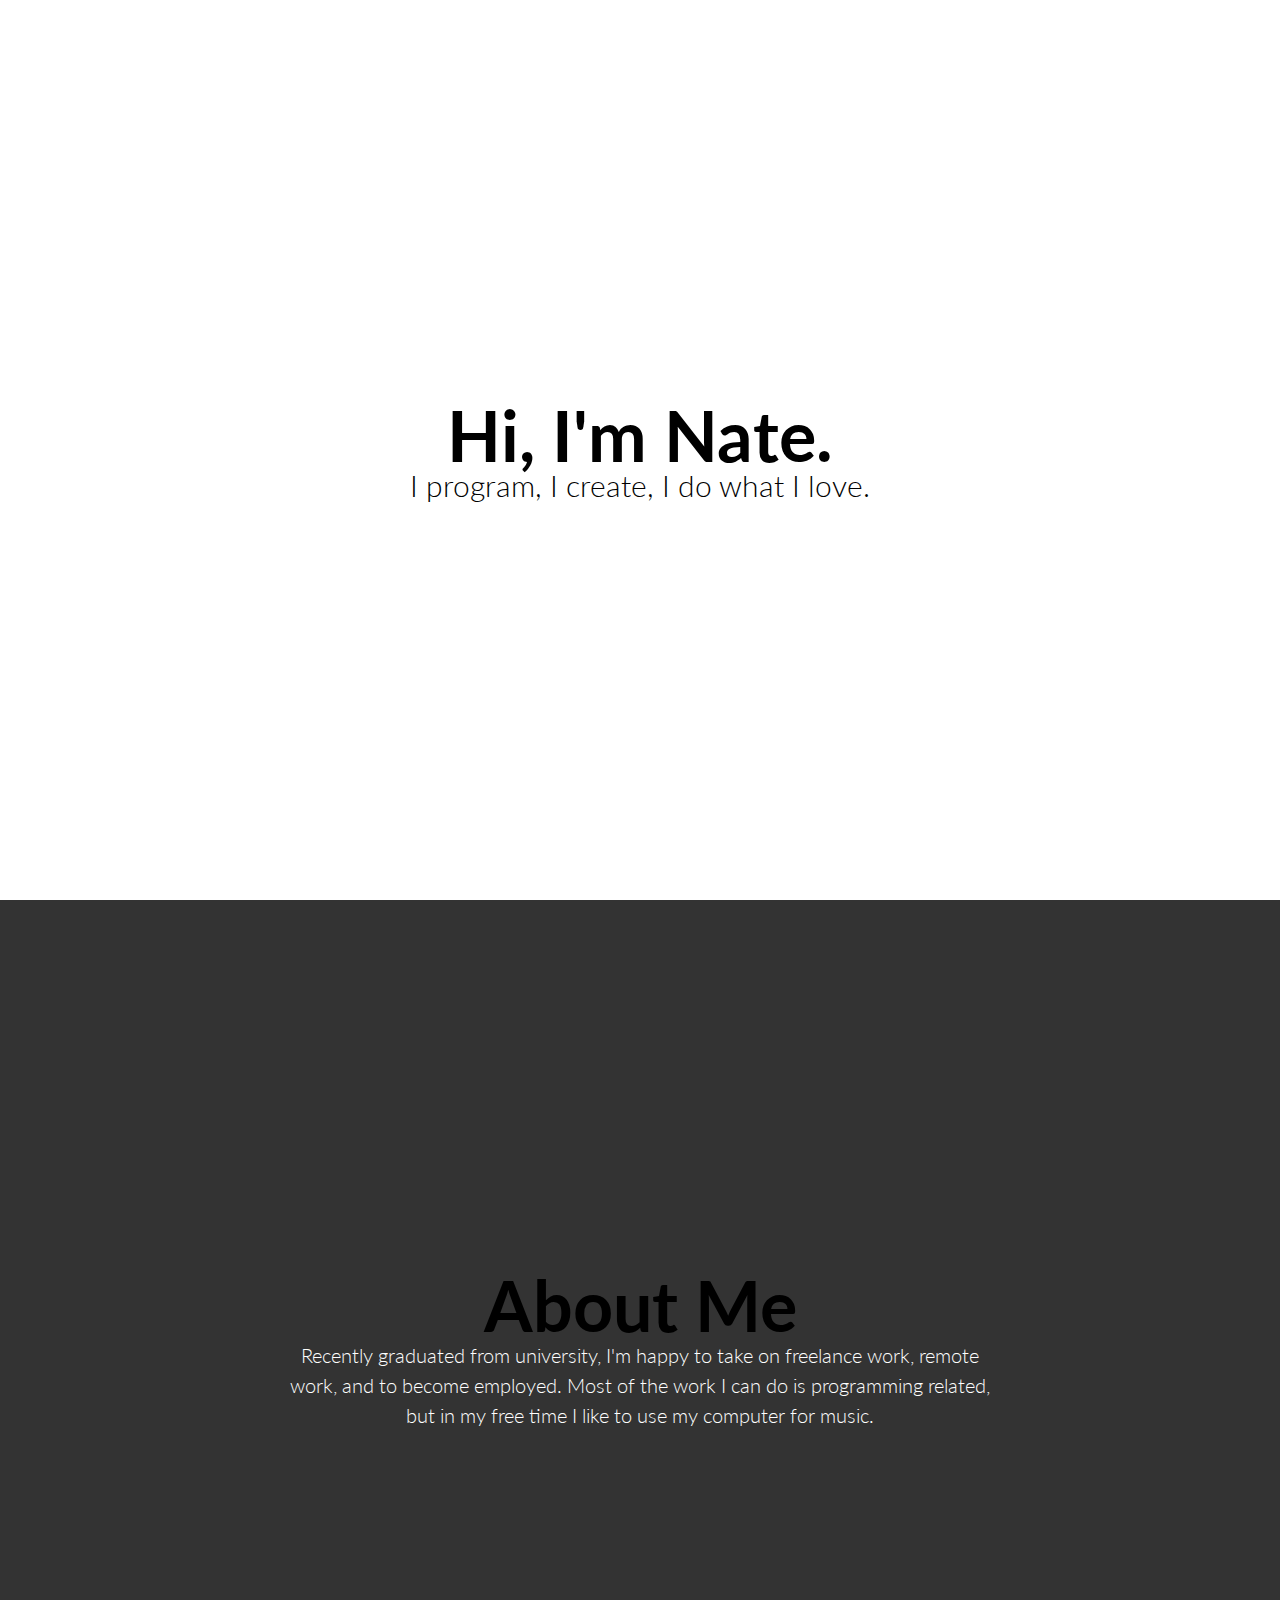
==== index.html @ 5b52c162 "reintroduced copyright notice, added paragraph endings." ====
<!DOCTYPE html>
<html>
<head>
<title>Nate Glazier</title>
<link href="https://fonts.googleapis.com/css?family=Lato:100,100i,300,300i,400,400i,700,700i,900,900i" rel="stylesheet">
<link rel="stylesheet" type="text/css" href="master.css" media="screen" />
</head>

<body>

<section class="hero has-text-centered">

  <div class="hero-body">
    <div class="container">
      <div class="columns is-centered">
        <div class="column">
          <h1 class="title">Hi, I'm Nate.</h1>
          <h2 class="subtitle">I program, I create, I do what I love.</h2>
        </div>
      </div>
    </div>
  </div>

</section>

<section class="about">
  <div class="container">
    <div class="columns is-centred">
      <div class="column">
        <h2 class="title">About Me</h2>
        <p>Recently graduated from university, I'm happy to take on freelance work, remote work, and to become employed. Most of the work I can do is programming related, but in my free time I like to use my computer for music.</p>
      </div>
    </div>
  </div>

</section>

<!--

<div class="section-1">
  <div id="header" class-"flex">
    <div class="text">
      <h1>Hello, My name is Nate.</h1>
      <p> I'm a newly graduated developer ready to work on any project. </p>
    </div>
    <div class="button page-link"> Learn More </div>
  </div>
</div>
<div class="section-2">
  <h1 class="header"> Who am I? </h1>
  <p class="text-left"> If you're looking for a small freelance project, I can take those on. </p>
  <p class="text-right"> If you want someone to join your company, I'm up for that life, too. </p>
</div>
<div class="section-5">
  <h1 class="header"> About Nate Glazier </h1>

</div>

<div class="section-3">
  <h1>Contact Me</h1>
  <p>Contact filler</p>
</div>
-->
<div class="section-4">
  <p>&#169; Nate Glazier 2018</p>
</div>

</body>

</html>
---- master.css ----
/* http://meyerweb.com/eric/tools/css/reset/
   v2.0 | 20110126
   License: none (public domain)
*/
html, body, div, span, applet, object, iframe,
h1, h2, h3, h4, h5, h6, p, blockquote, pre,
a, abbr, acronym, address, big, cite, code,
del, dfn, em, img, ins, kbd, q, s, samp,
small, strike, strong, sub, sup, tt, var,
b, u, i, center,
dl, dt, dd, ol, ul, li,
fieldset, form, label, legend,
table, caption, tbody, tfoot, thead, tr, th, td,
article, aside, canvas, details, embed,
figure, figcaption, footer, header, hgroup,
menu, nav, output, ruby, section, summary,
time, mark, audio, video {
  margin: 0;
  padding: 0;
  border: 0;
  font: inherit;
  font-size: 10px;
  font-family: "Lato", Helvetica, Arial, sans;
  vertical-align: baseline;
}

/* HTML5 display-role reset for older browsers */
article, aside, details, figcaption, figure,
footer, header, hgroup, menu, nav, section {
  display: block;
}

body {
  line-height: 1;
}

ol, ul {
  list-style: none;
}

blockquote, q {
  quotes: none;
}

blockquote:before, blockquote:after,
q:before, q:after {
  content: "";
  content: none;
}

table {
  border-collapse: collapse;
  border-spacing: 0;
}

.hero {
  align-items: space-around;
  display: flex;
  flex-direction: column;
  justify-content: space-around;
}

* {
  font-family: "Lato", Helvetica, Arial, sans;
  box-sizing: border-box;
}

html {
  text-rendering: optimizeLegibility;
}

body {
  text-align: center !important;
}

.column {
  display: block;
  flex-basis: 0;
  flex-grow: 1;
  flex-shrink: 1;
}

.title {
  margin: auto;
  font-size: 7em;
  font-weight: bold;
}

.subtitle {
  font-size: 3em;
  font-weight: 300;
}

.about {
  background-color: #333333;
  display: flex;
  flex-direction: column;
  justify-content: space-around;
}

.columns {
  display: flex;
  justify-content: center;
}

section {
  margin: auto;
  padding: 5em;
  height: 100vh;
}

p {
  margin: auto;
  font-size: 2em;
  font-weight: 300;
  color: white;
  line-height: 1.5;
  width: 60%;
  text-align: center;
}

/*
%section {
    width: 100%;
    height: 100vh;
    color: $text-col-dark;
    display: flex;

}

.header {
    font-size: 4em;
}

.section-1 {
    @extend %section;

    position: relative;
    background-image:linear-gradient(to bottom right, rgba(0, 47, 75, .7), rgba(220, 66, 37, .7)); /*,url("red-forest.jpg");
    background-color:#33333333;
    text-align:center;

    #header {
        filter: drop-shadow(1px 1px 1px black);
        margin:auto;
        line-height: 5em;
    }

/*    h1, p {
        margin: 20px;
    }

    h1 {
        font-size: $txt-header;
        font-weight: bold;
    }

    p {
        font-size: $txt-subheader;
        font-weight: 300;
    }
}

.section-2 {
    @extend %section;
    background-color: #222222;
    display: flex;
    flex-direction: row;

    p {
        position: relative;
        font-size:2.25em;
        margin: auto;

    }

}

.section-3 {
    @extend %section;
    background-color:grey;
    display:block;
}

.section-4 {
    @extend %section;
}

.section-5 {
    @extend %section;
}

.text-left {
    position: relative;
    display:block;
    margin: auto;
}

.text-right {
    display:block;
    position: relative;
    float: right;
    margin: auto;
}

.button {
    position: relative;
    font-size: 2em;

}

.flex {
    display: flex;
    flex-direction: column;
    justify-content: center;
    align-items: center;

}

*/

/*# sourceMappingURL=master.css.map */
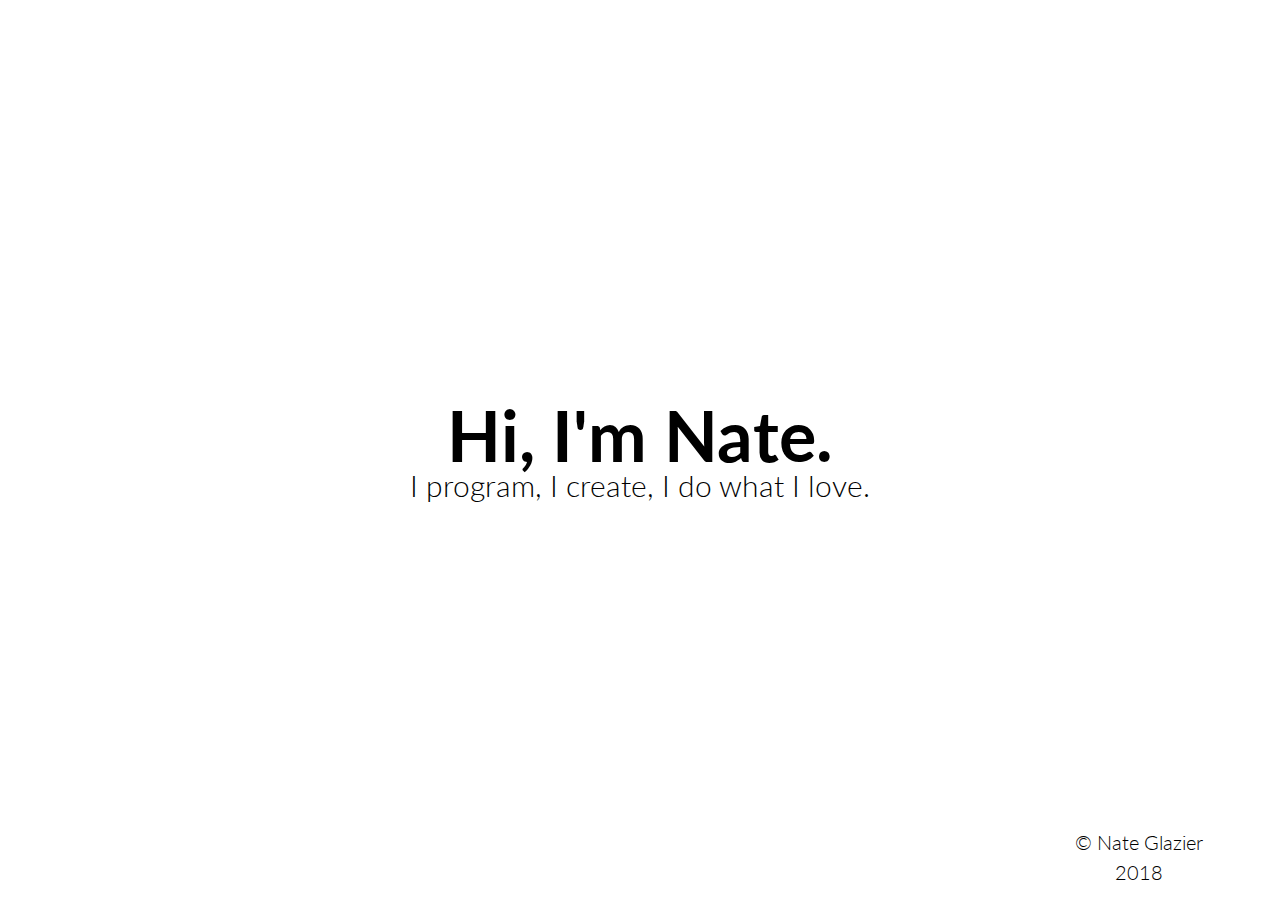
==== commit b9c006a1: "further small style changes. This time placing copyright in main screen." ====
--- a/index.html
+++ b/index.html
@@ -16,6 +16,7 @@
         <div class="column">
           <h1 class="title">Hi, I'm Nate.</h1>
           <h2 class="subtitle">I program, I create, I do what I love.</h2>
+          
         </div>
       </div>
     </div>
@@ -23,7 +24,11 @@
 
 </section>
 
-<section class="about">
+<div class="section-4">
+  <p>&#169; Nate Glazier 2018</p>
+</div>
+
+<section class="about hidden">
   <div class="container">
     <div class="columns is-centred">
       <div class="column">
@@ -61,9 +66,7 @@
   <p>Contact filler</p>
 </div>
 -->
-<div class="section-4">
-  <p>&#169; Nate Glazier 2018</p>
-</div>
+
 
 </body>
 
--- a/master.css
+++ b/master.css
@@ -92,7 +92,6 @@
 }
 
 .about {
-  background-color: #333333;
   display: flex;
   flex-direction: column;
   justify-content: space-around;
@@ -101,6 +100,17 @@
 .columns {
   display: flex;
   justify-content: center;
+}
+
+.hidden {
+  display: none;
+}
+
+.section-4 {
+  position: absolute;
+  right: 1vw;
+  bottom: 1vw;
+  width: 20%;
 }
 
 section {
@@ -113,7 +123,6 @@
   margin: auto;
   font-size: 2em;
   font-weight: 300;
-  color: white;
   line-height: 1.5;
   width: 60%;
   text-align: center;
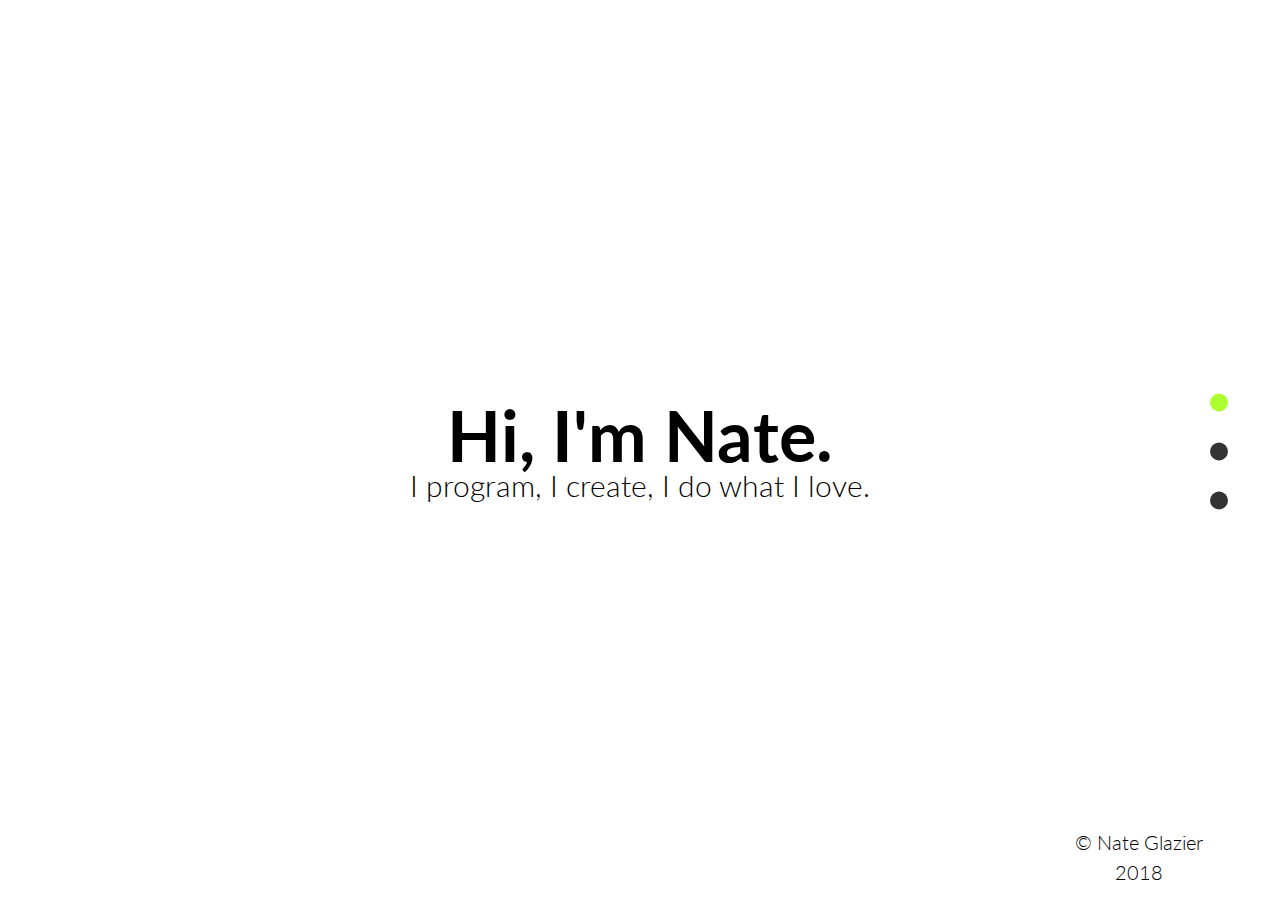
==== commit aa7bbf50: "make the menu look a little prettier." ====
--- a/index.html
+++ b/index.html
@@ -24,6 +24,29 @@
 
 </section>
 
+<nav>
+  <ul>
+    <li>
+      <a class="active" href=".hero" data-number="1">
+        <span class="cd-dot"></span>
+        <span class="cd-label">Home</span>
+      </a>
+    </li>
+    <li>
+      <a href=".about" data-number="2">
+        <span class="cd-dot"></span>
+        <span class="cd-label">About</span>
+      </a>
+    </li>
+    <li>
+      <a href=".contact" data-number="3">
+        <span class="cd-dot"></span>
+        <span class="cd-label">Contact Me</span>
+      </a>
+    </li>
+  </ul>
+</nav>
+
 <div class="section-4">
   <p>&#169; Nate Glazier 2018</p>
 </div>
@@ -39,6 +62,7 @@
   </div>
 
 </section>
+
 
 <!--
 
--- a/master.css
+++ b/master.css
@@ -117,6 +117,62 @@
   margin: auto;
   padding: 5em;
   height: 100vh;
+  z-index: 2;
+}
+
+nav {
+  font-size: 2em;
+  position: fixed;
+  color: #000;
+  z-index: 1;
+  right: 40px;
+  top: 50%;
+  bottom: auto;
+  transform: translateY(-50%);
+}
+nav li {
+  text-align: right;
+  padding: 0.6em;
+}
+nav .active .cd-dot {
+  background-color: greenyellow;
+}
+nav a {
+  display: inline-block;
+}
+nav a span {
+  float: right;
+  display: inline-block;
+  vertical-align: middle;
+  transform: scale(0.6);
+  transition: 0.5s;
+}
+nav a:hover span {
+  transform: scale(1);
+  transition: 0.5s;
+}
+nav a:hover .cd-label {
+  opacity: 0.5;
+  transition: opacity 0.6s linear;
+}
+nav .cd-dot {
+  position: relative;
+  background-color: #333333;
+  top: 5px;
+  height: 3em;
+  width: 3em;
+  transform-origin: 50% 50%;
+  border-radius: 50%;
+}
+nav .cd-label {
+  opacity: 0;
+  font-size: 2em;
+  position: relative;
+  margin-right: 10px;
+  padding: 0.4em 0.5em;
+  vertical-align: middle;
+  color: #333333;
+  transform-origin: 100% 50%;
 }
 
 p {
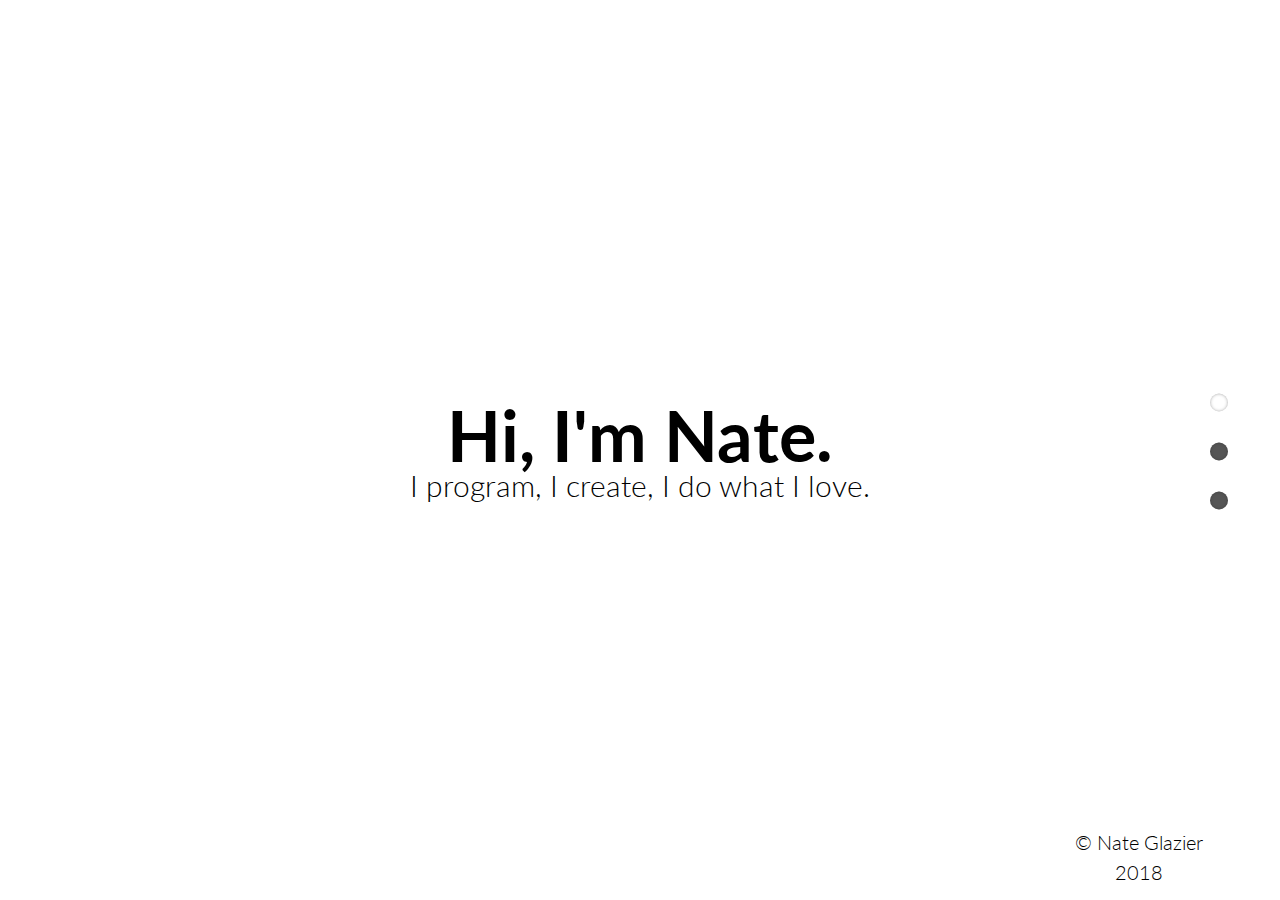
==== commit 1a50bc5e: "slight alterations, nothing worth mentioning." ====
--- a/index.html
+++ b/index.html
@@ -27,19 +27,19 @@
 <nav>
   <ul>
     <li>
-      <a class="active" href=".hero" data-number="1">
+      <a class="active" href="" data-number="1">
         <span class="cd-dot"></span>
         <span class="cd-label">Home</span>
       </a>
     </li>
     <li>
-      <a href=".about" data-number="2">
+      <a href="" data-number="2">
         <span class="cd-dot"></span>
         <span class="cd-label">About</span>
       </a>
     </li>
     <li>
-      <a href=".contact" data-number="3">
+      <a href="" data-number="3">
         <span class="cd-dot"></span>
         <span class="cd-label">Contact Me</span>
       </a>
--- a/master.css
+++ b/master.css
@@ -71,6 +71,7 @@
 
 body {
   text-align: center !important;
+  background-color: #ffffff;
 }
 
 .column {
@@ -135,7 +136,7 @@
   padding: 0.6em;
 }
 nav .active .cd-dot {
-  background-color: greenyellow;
+  background-color: #ffffff;
 }
 nav a {
   display: inline-block;
@@ -157,12 +158,13 @@
 }
 nav .cd-dot {
   position: relative;
-  background-color: #333333;
+  background-color: #555;
   top: 5px;
   height: 3em;
   width: 3em;
   transform-origin: 50% 50%;
   border-radius: 50%;
+  box-shadow: inset 0 0 7px -3px #222;
 }
 nav .cd-label {
   opacity: 0;
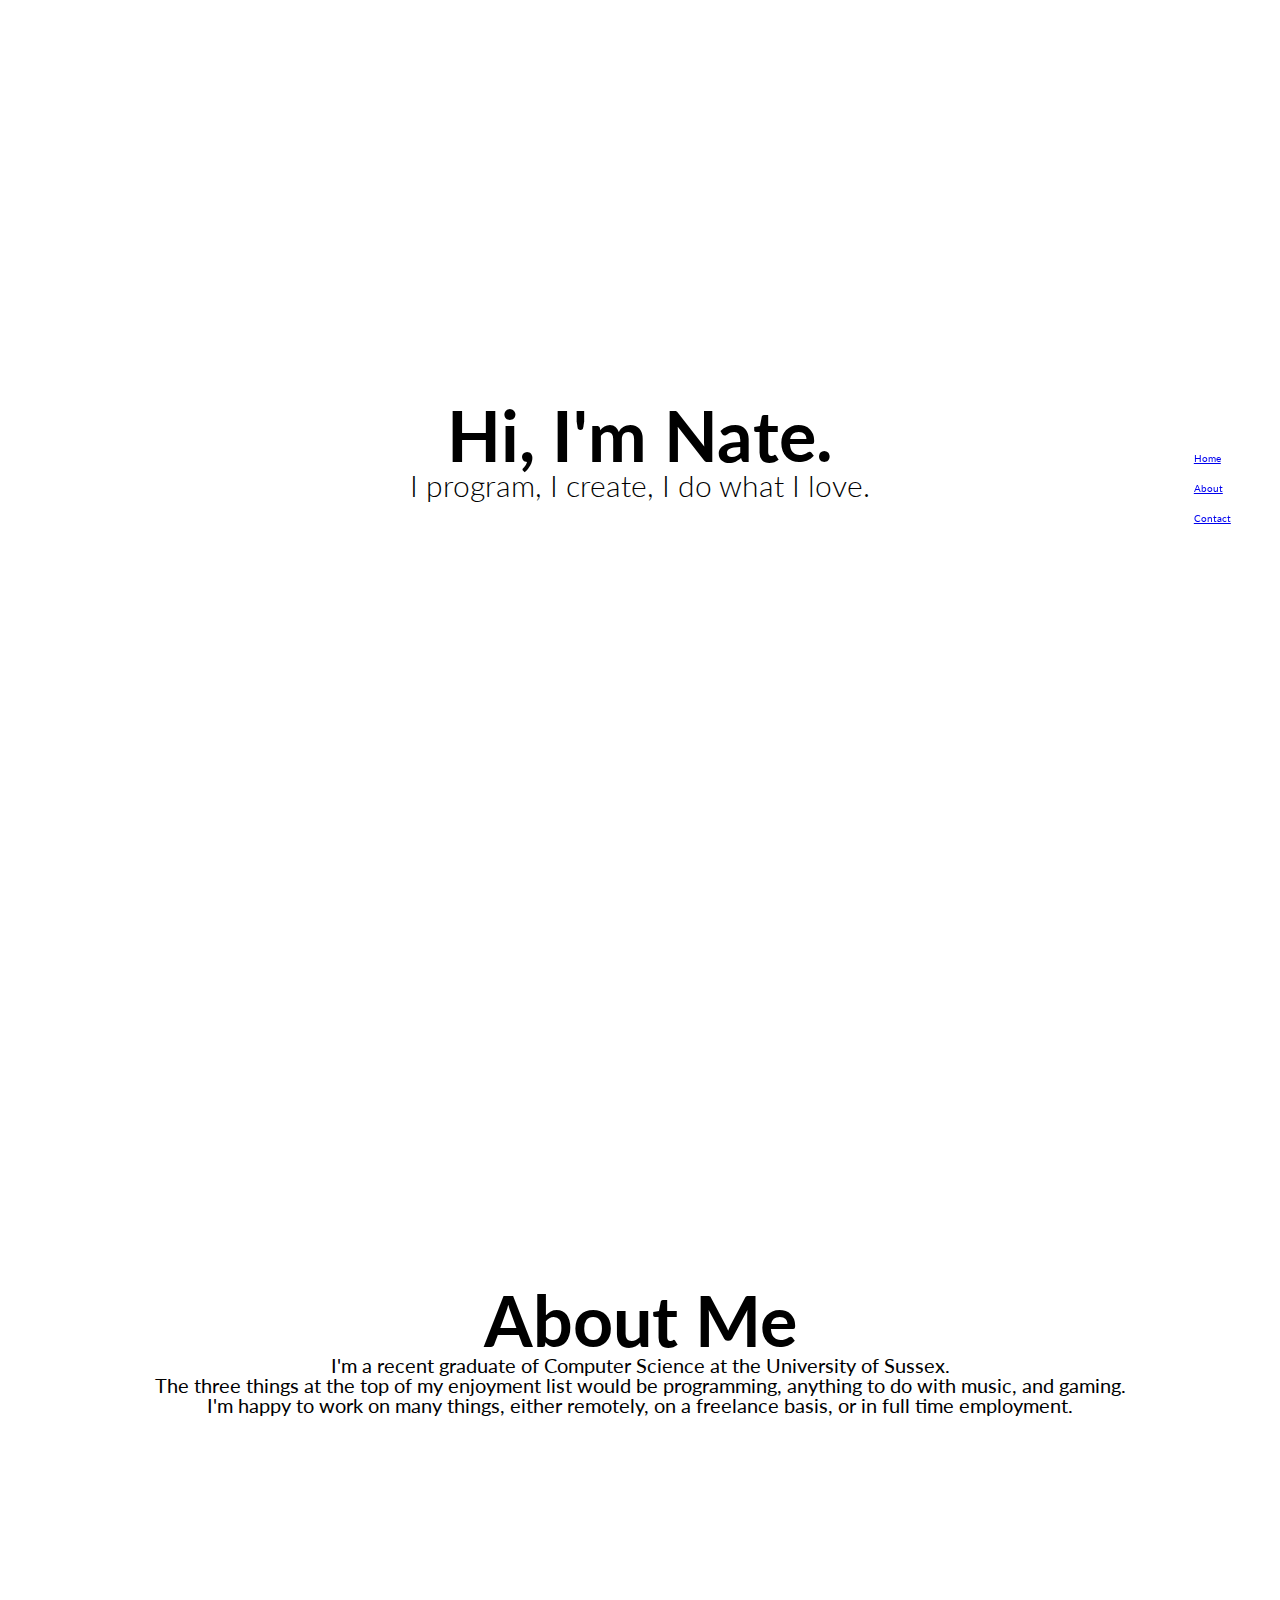
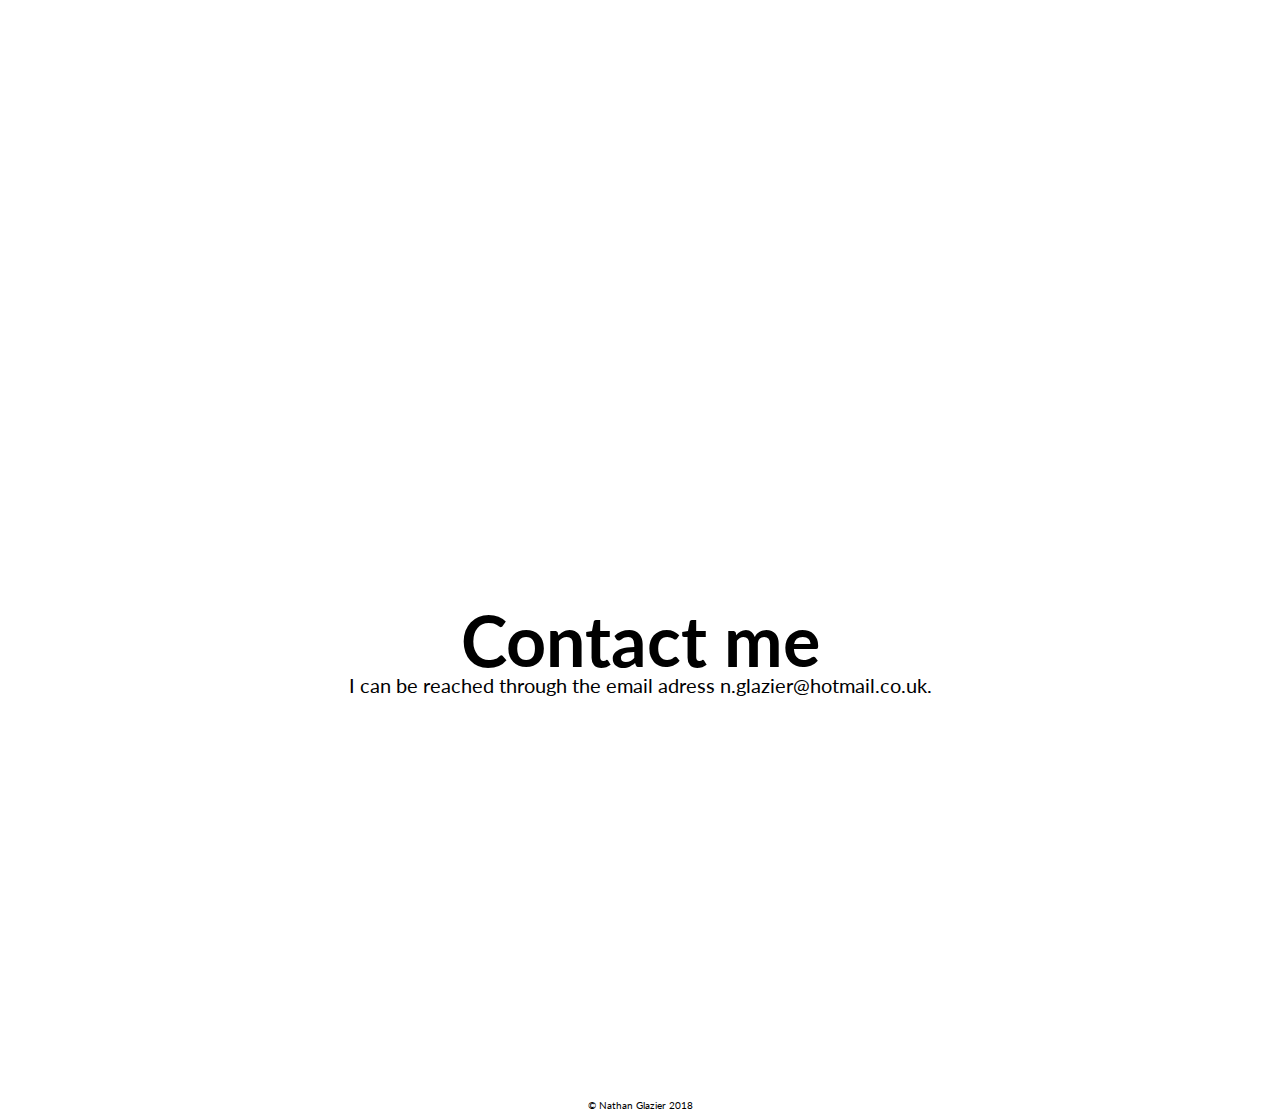
==== commit 26940ef0: "cleanup, some CSS alterations. dot nav temporarily removed until changes sorted." ====
--- a/index.html
+++ b/index.html
@@ -7,91 +7,35 @@
 </head>
 
 <body>
-
-<section class="hero has-text-centered">
-
-  <div class="hero-body">
-    <div class="container">
-      <div class="columns is-centered">
-        <div class="column">
-          <h1 class="title">Hi, I'm Nate.</h1>
-          <h2 class="subtitle">I program, I create, I do what I love.</h2>
-          
-        </div>
-      </div>
-    </div>
-  </div>
-
-</section>
-
+<div class="container">
 <nav>
   <ul>
-    <li>
-      <a class="active" href="" data-number="1">
-        <span class="cd-dot"></span>
-        <span class="cd-label">Home</span>
-      </a>
-    </li>
-    <li>
-      <a href="" data-number="2">
-        <span class="cd-dot"></span>
-        <span class="cd-label">About</span>
-      </a>
-    </li>
-    <li>
-      <a href="" data-number="3">
-        <span class="cd-dot"></span>
-        <span class="cd-label">Contact Me</span>
-      </a>
-    </li>
+    <li><a href="#">Home</a></li>
+    <li><a href="#">About</a></li>
+    <li><a href="#">Contact</a></li>
   </ul>
 </nav>
 
-<div class="section-4">
-  <p>&#169; Nate Glazier 2018</p>
-</div>
+<section>
+    <h1>Hi, I'm Nate.</h1>
+    <h2>I program, I create, I do what I love.</h2>
+  </section>
 
-<section class="about hidden">
-  <div class="container">
-    <div class="columns is-centred">
-      <div class="column">
-        <h2 class="title">About Me</h2>
-        <p>Recently graduated from university, I'm happy to take on freelance work, remote work, and to become employed. Most of the work I can do is programming related, but in my free time I like to use my computer for music.</p>
-      </div>
-    </div>
-  </div>
+<section>
 
+  <h1>About Me</h1>
+  <p>I'm a recent graduate of Computer Science at the University of Sussex.</p>
+  <p>The three things at the top of my enjoyment list would be programming, anything to do with music, and gaming.</p>
+  <p>I'm happy to work on many things, either remotely, on a freelance basis, or in full time employment.</p>
 </section>
 
+<section>
+  <h1>Contact me</h1>
+  <p>I can be reached through the email adress n.glazier@hotmail.co.uk. </p> 
+</section>
 
-<!--
-
-<div class="section-1">
-  <div id="header" class-"flex">
-    <div class="text">
-      <h1>Hello, My name is Nate.</h1>
-      <p> I'm a newly graduated developer ready to work on any project. </p>
-    </div>
-    <div class="button page-link"> Learn More </div>
-  </div>
+&#169; Nathan Glazier 2018
 </div>
-<div class="section-2">
-  <h1 class="header"> Who am I? </h1>
-  <p class="text-left"> If you're looking for a small freelance project, I can take those on. </p>
-  <p class="text-right"> If you want someone to join your company, I'm up for that life, too. </p>
-</div>
-<div class="section-5">
-  <h1 class="header"> About Nate Glazier </h1>
-
-</div>
-
-<div class="section-3">
-  <h1>Contact Me</h1>
-  <p>Contact filler</p>
-</div>
--->
-
-
 </body>
 
 </html>
--- a/master.css
+++ b/master.css
@@ -74,216 +74,46 @@
   background-color: #ffffff;
 }
 
-.column {
-  display: block;
-  flex-basis: 0;
-  flex-grow: 1;
-  flex-shrink: 1;
+section {
+  position: relative;
+  height: 100vh;
+  width: 100vw;
+  display: flex;
+  align-items: center;
+  justify-content: center;
+  flex-direction: column;
 }
-
-.title {
-  margin: auto;
+section h1 {
   font-size: 7em;
   font-weight: bold;
 }
-
-.subtitle {
+section h2 {
   font-size: 3em;
   font-weight: 300;
 }
-
-.about {
-  display: flex;
-  flex-direction: column;
-  justify-content: space-around;
-}
-
-.columns {
-  display: flex;
-  justify-content: center;
-}
-
-.hidden {
-  display: none;
-}
-
-.section-4 {
-  position: absolute;
-  right: 1vw;
-  bottom: 1vw;
-  width: 20%;
-}
-
-section {
-  margin: auto;
-  padding: 5em;
-  height: 100vh;
-  z-index: 2;
+section p {
+  font-size: 2em;
+  font-weight: 400;
 }
 
 nav {
-  font-size: 2em;
   position: fixed;
-  color: #000;
-  z-index: 1;
-  right: 40px;
   top: 50%;
-  bottom: auto;
-  transform: translateY(-50%);
+  right: 5%;
+  width: 50px;
+  z-index: 9999;
+  list-style: none;
 }
-nav li {
-  text-align: right;
-  padding: 0.6em;
+nav ul {
+  position: relative;
+  padding: 3px;
+  padding-left: 35%;
 }
-nav .active .cd-dot {
-  background-color: #ffffff;
-}
-nav a {
-  display: inline-block;
-}
-nav a span {
-  float: right;
-  display: inline-block;
-  vertical-align: middle;
-  transform: scale(0.6);
-  transition: 0.5s;
-}
-nav a:hover span {
-  transform: scale(1);
-  transition: 0.5s;
-}
-nav a:hover .cd-label {
-  opacity: 0.5;
-  transition: opacity 0.6s linear;
-}
-nav .cd-dot {
+nav ul li {
   position: relative;
-  background-color: #555;
-  top: 5px;
-  height: 3em;
-  width: 3em;
-  transform-origin: 50% 50%;
-  border-radius: 50%;
-  box-shadow: inset 0 0 7px -3px #222;
-}
-nav .cd-label {
-  opacity: 0;
-  font-size: 2em;
-  position: relative;
-  margin-right: 10px;
-  padding: 0.4em 0.5em;
-  vertical-align: middle;
-  color: #333333;
-  transform-origin: 100% 50%;
+  padding-bottom: 20px;
+  padding-left: 35%;
+  color: blue;
 }
 
-p {
-  margin: auto;
-  font-size: 2em;
-  font-weight: 300;
-  line-height: 1.5;
-  width: 60%;
-  text-align: center;
-}
-
-/*
-%section {
-    width: 100%;
-    height: 100vh;
-    color: $text-col-dark;
-    display: flex;
-
-}
-
-.header {
-    font-size: 4em;
-}
-
-.section-1 {
-    @extend %section;
-
-    position: relative;
-    background-image:linear-gradient(to bottom right, rgba(0, 47, 75, .7), rgba(220, 66, 37, .7)); /*,url("red-forest.jpg");
-    background-color:#33333333;
-    text-align:center;
-
-    #header {
-        filter: drop-shadow(1px 1px 1px black);
-        margin:auto;
-        line-height: 5em;
-    }
-
-/*    h1, p {
-        margin: 20px;
-    }
-
-    h1 {
-        font-size: $txt-header;
-        font-weight: bold;
-    }
-
-    p {
-        font-size: $txt-subheader;
-        font-weight: 300;
-    }
-}
-
-.section-2 {
-    @extend %section;
-    background-color: #222222;
-    display: flex;
-    flex-direction: row;
-
-    p {
-        position: relative;
-        font-size:2.25em;
-        margin: auto;
-
-    }
-
-}
-
-.section-3 {
-    @extend %section;
-    background-color:grey;
-    display:block;
-}
-
-.section-4 {
-    @extend %section;
-}
-
-.section-5 {
-    @extend %section;
-}
-
-.text-left {
-    position: relative;
-    display:block;
-    margin: auto;
-}
-
-.text-right {
-    display:block;
-    position: relative;
-    float: right;
-    margin: auto;
-}
-
-.button {
-    position: relative;
-    font-size: 2em;
-
-}
-
-.flex {
-    display: flex;
-    flex-direction: column;
-    justify-content: center;
-    align-items: center;
-
-}
-
-*/
-
 /*# sourceMappingURL=master.css.map */
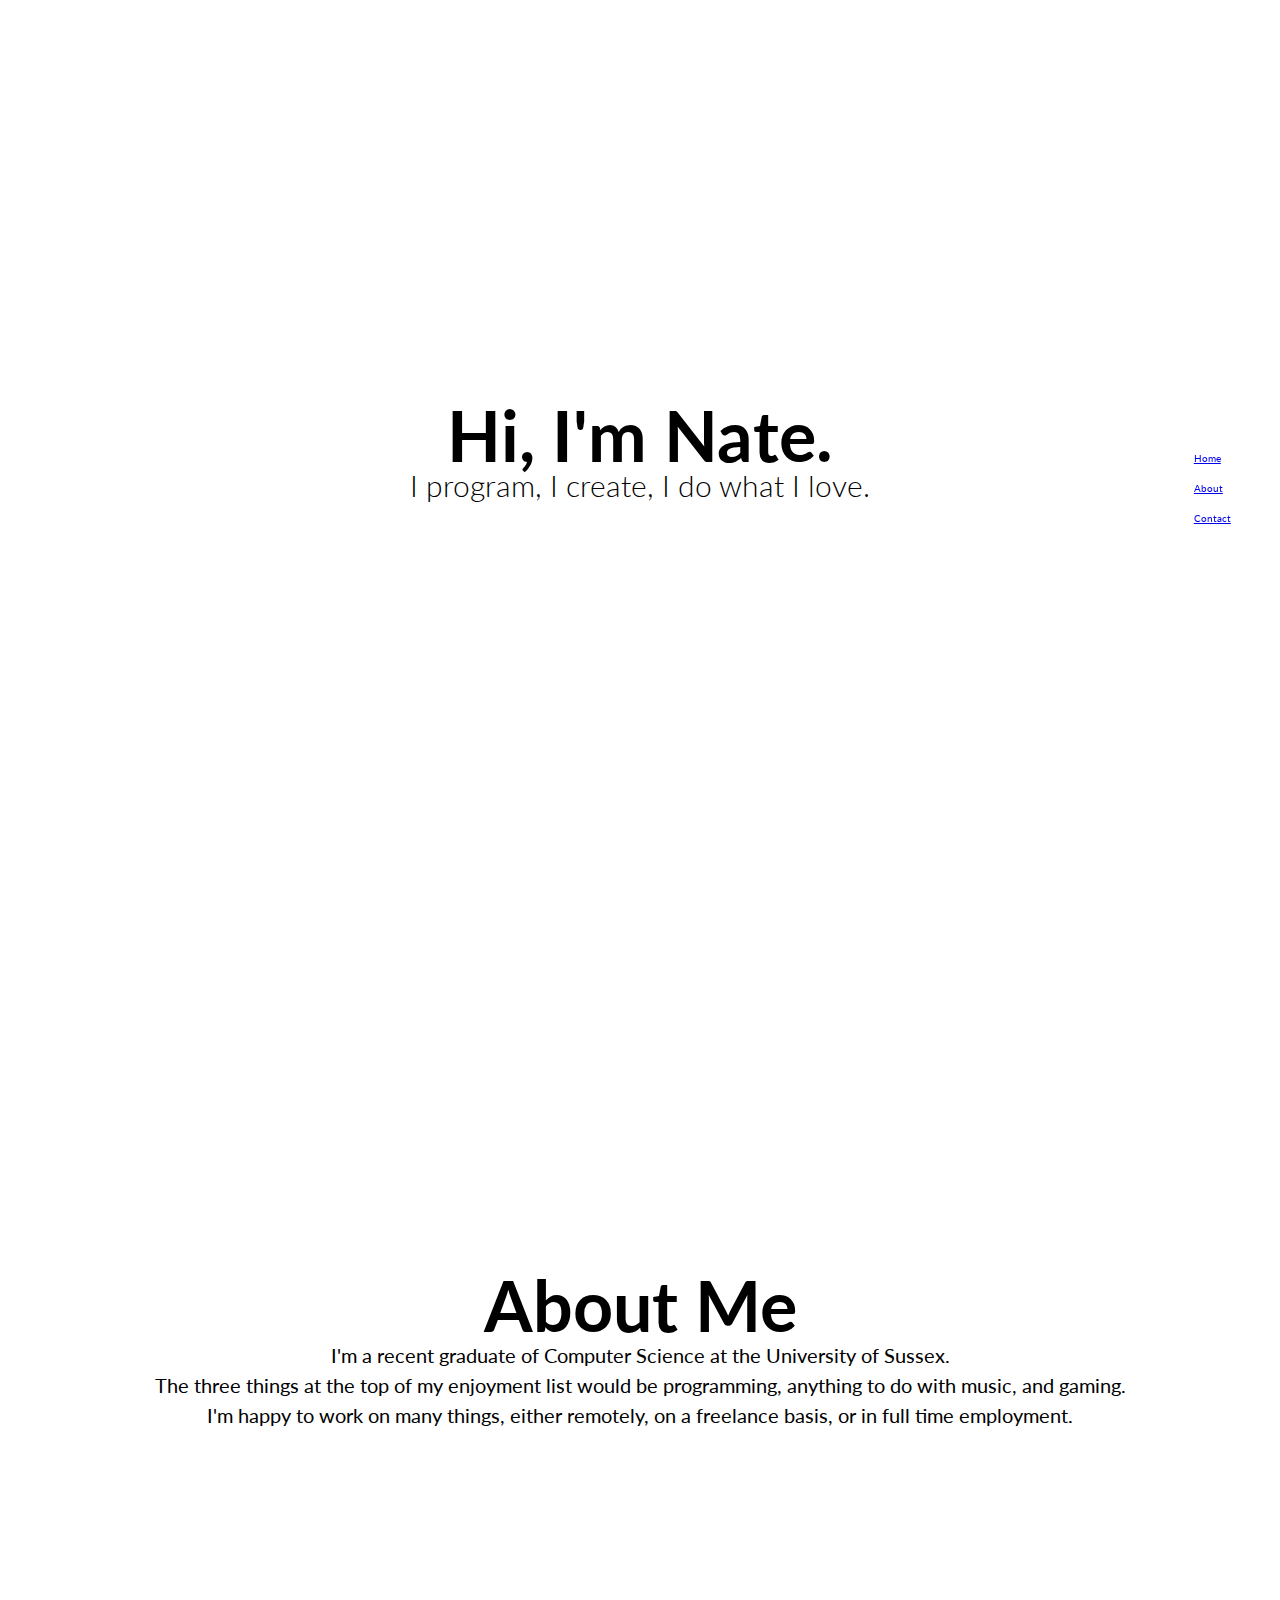
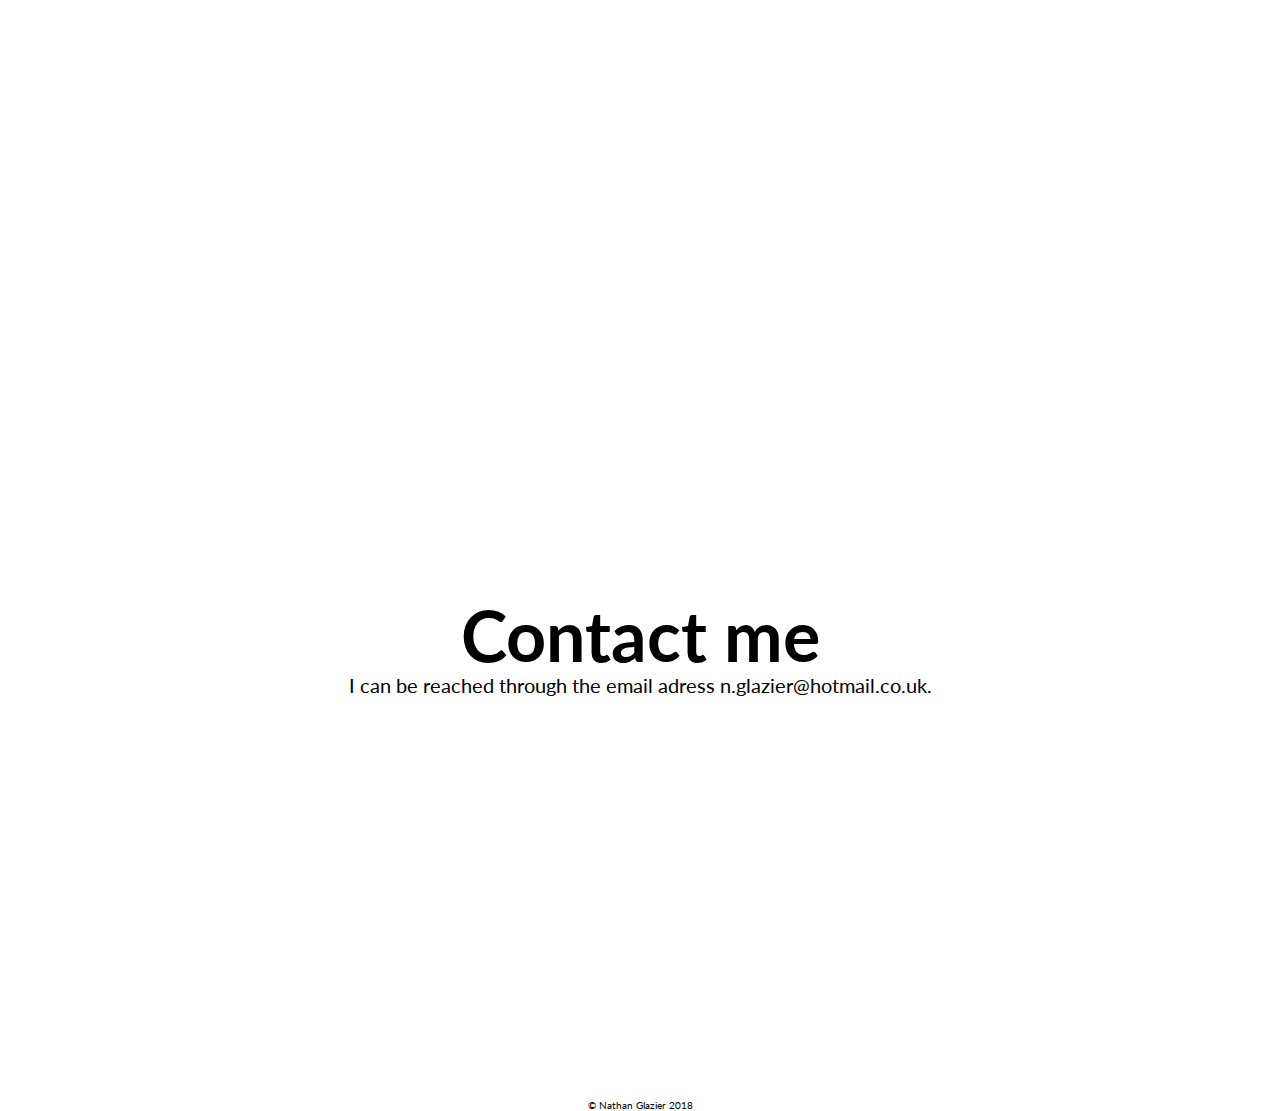
==== commit f3768037: "working links, yay" ====
--- a/index.html
+++ b/index.html
@@ -10,18 +10,18 @@
 <div class="container">
 <nav>
   <ul>
-    <li><a href="#">Home</a></li>
-    <li><a href="#">About</a></li>
-    <li><a href="#">Contact</a></li>
+    <li><a href="#home">Home</a></li>
+    <li><a href="#about">About</a></li>
+    <li><a href="#contact">Contact</a></li>
   </ul>
 </nav>
 
-<section>
+<section id="home">
     <h1>Hi, I'm Nate.</h1>
     <h2>I program, I create, I do what I love.</h2>
-  </section>
+</section>
 
-<section>
+<section id="about">
 
   <h1>About Me</h1>
   <p>I'm a recent graduate of Computer Science at the University of Sussex.</p>
@@ -29,12 +29,12 @@
   <p>I'm happy to work on many things, either remotely, on a freelance basis, or in full time employment.</p>
 </section>
 
-<section>
+<section id="contact">
   <h1>Contact me</h1>
   <p>I can be reached through the email adress n.glazier@hotmail.co.uk. </p> 
 </section>
 
-&#169; Nathan Glazier 2018
+<div id="copyright">&#169; Nathan Glazier 2018</div>
 </div>
 </body>
 
--- a/master.css
+++ b/master.css
@@ -94,6 +94,7 @@
 section p {
   font-size: 2em;
   font-weight: 400;
+  line-height: 1.5em;
 }
 
 nav {
@@ -116,4 +117,8 @@
   color: blue;
 }
 
+#copyright {
+  z-index: 1;
+}
+
 /*# sourceMappingURL=master.css.map */
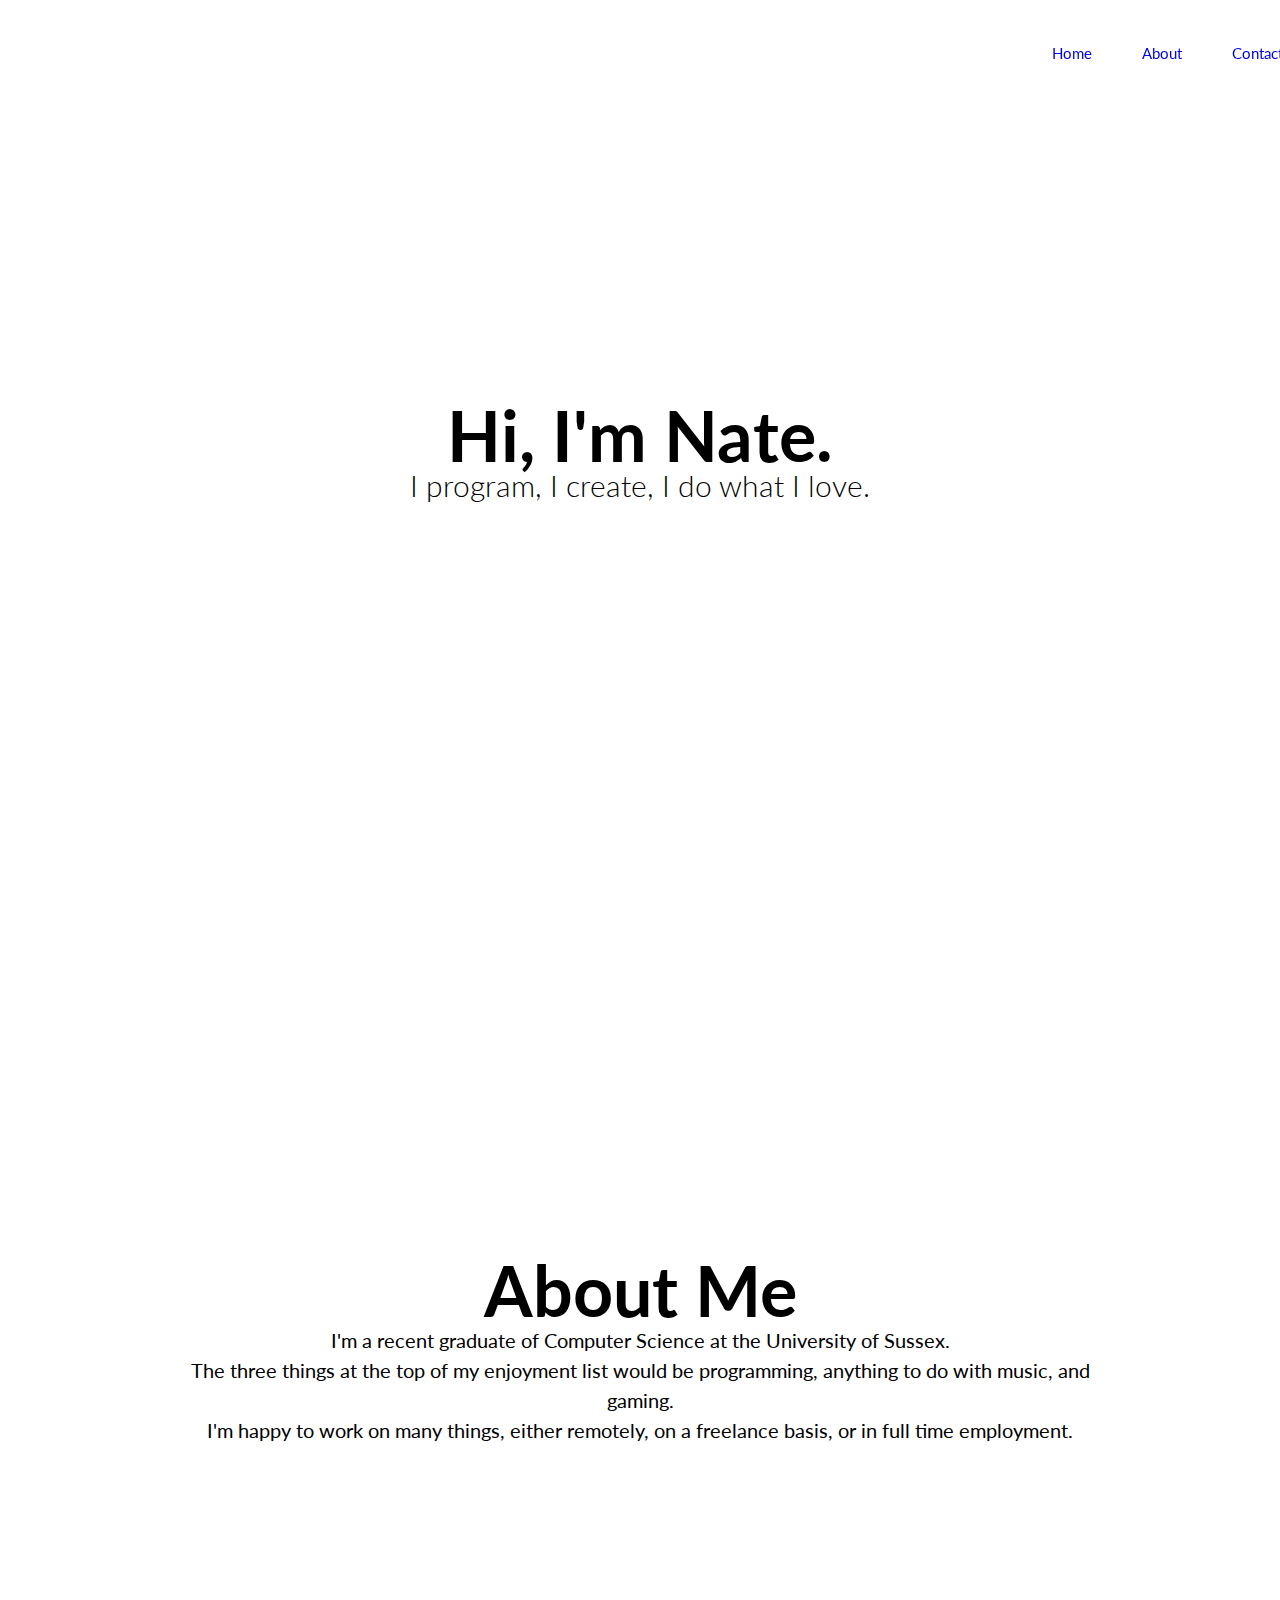
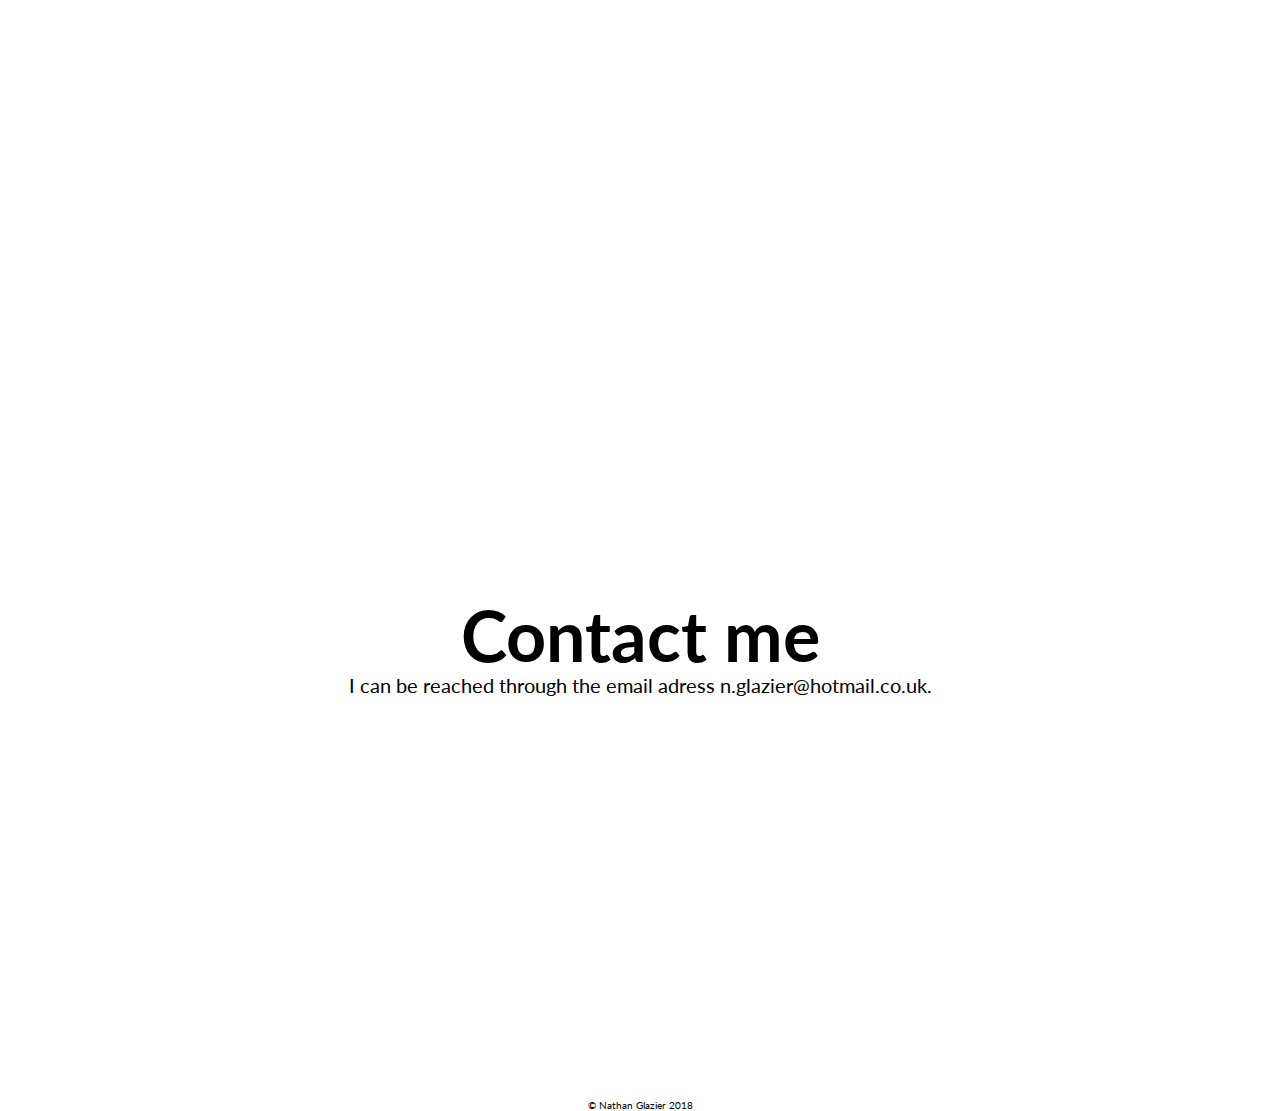
==== commit 70e3dff1: "alterations of menu." ====
--- a/index.html
+++ b/index.html
@@ -8,11 +8,12 @@
 
 <body>
 <div class="container">
-<nav>
+
+  <nav>
   <ul>
-    <li><a href="#home">Home</a></li>
-    <li><a href="#about">About</a></li>
-    <li><a href="#contact">Contact</a></li>
+    <li><a href="#home" title="Home">Home</a></li>
+    <li><a href="#about" title="About Me">About</a></li>
+    <li><a href="#contact" title="Contact Me">Contact</a></li>
   </ul>
 </nav>
 
@@ -36,6 +37,9 @@
 
 <div id="copyright">&#169; Nathan Glazier 2018</div>
 </div>
+
+
+<script src="https://ajax.googleapis.com/ajax/libs/jquery/3.1.0/jquery.min.js"></script>
 </body>
 
 </html>
--- a/master.css
+++ b/master.css
@@ -95,26 +95,29 @@
   font-size: 2em;
   font-weight: 400;
   line-height: 1.5em;
+  max-width: 75%;
 }
 
 nav {
   position: fixed;
-  top: 50%;
+  top: 2%;
+  width: 15%;
   right: 5%;
-  width: 50px;
-  z-index: 9999;
   list-style: none;
+  z-index: 100;
 }
 nav ul {
   position: relative;
+  display: flex;
   padding: 3px;
-  padding-left: 35%;
 }
 nav ul li {
-  position: relative;
-  padding-bottom: 20px;
-  padding-left: 35%;
-  color: blue;
+  padding: 25px;
+  flex: 1 1 auto;
+}
+nav ul li a {
+  font-size: 1.5em;
+  text-decoration: none;
 }
 
 #copyright {
